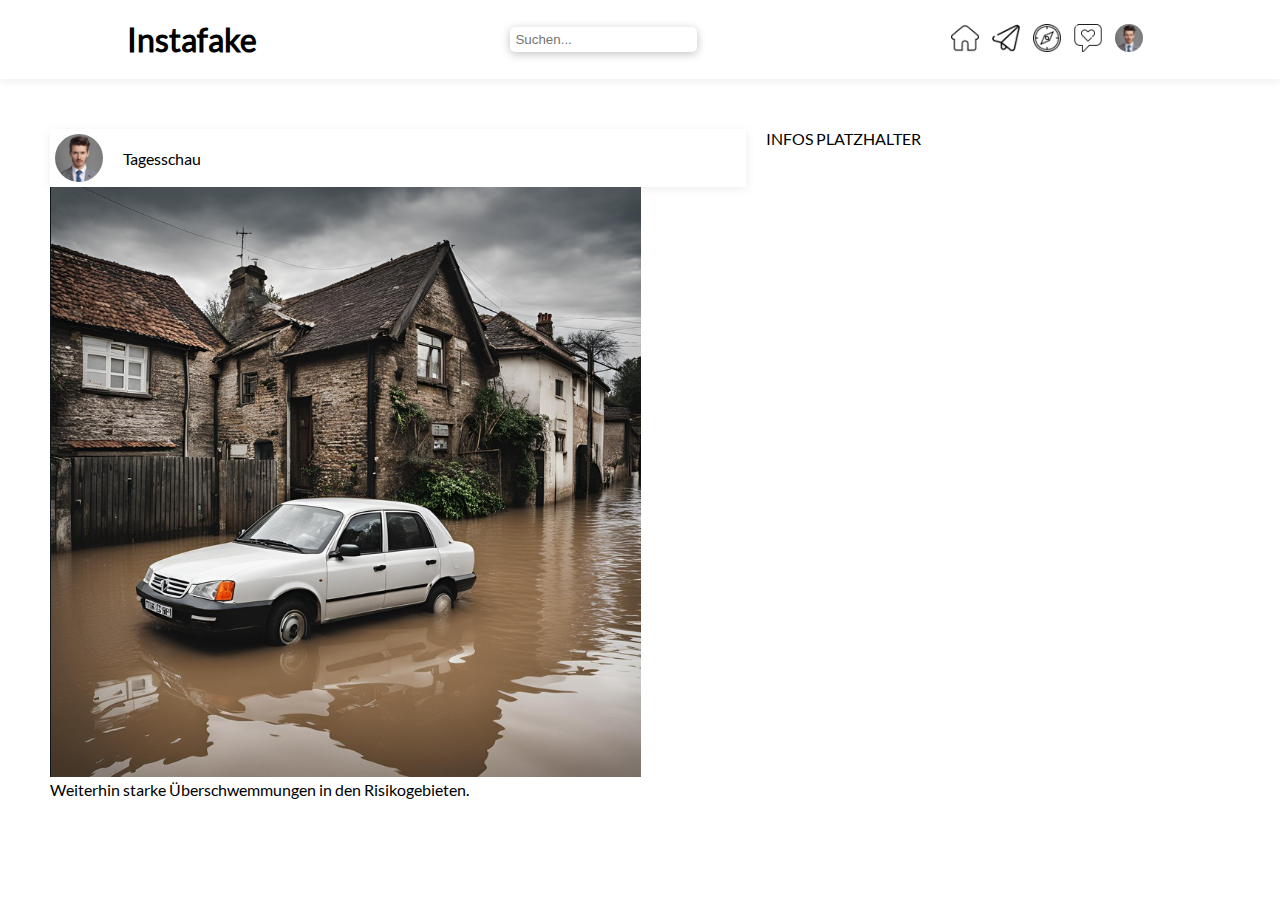
==== public/index.html @ bc393171 "postcontainer Inhalt design" ====
<!DOCTYPE html>
<html lang="de">
<head>
    <meta charset="UTF-8">
    <meta name="viewport" content="width=device-width, initial-scale=1.0">
    <title>Instafake</title>
    <script src="/src/js/w3c.js"></script>
    <script src="/src/js/data.js"></script>
    <script src="/src/js/post.js"></script>
    <link rel="stylesheet" href="/src/css/index.css">
</head>

<body onload="includeHTML(); show();">
    <div w3-include-html="/src/templates/header.html"></div>
    <section class="content">
        <div class="posts">
            <div id="postcontainer" class="postcontainer">
            </div>
        </div>
        <div class="infos">
            INFOS PLATZHALTER
        </div>
    </section>
</body>
</html>
---- src/css/index.css ----
@font-face {
    font-family: 'Lato';
    src: url(/src/fonts/Lato-Regular.ttf);
}

* {
    margin: 0;
    padding: 0;
    box-sizing: border-box;
}

body {
    font-family: 'Lato';
}

.content {
    display: flex;
    flex-direction: row;
    margin: 50px;
    width: calc(100% - 100px);
}

.posts {
    display: flex;
    flex-direction: column;
    width: 60vw;
    margin-right: 20px;
}

.postcontainer {
    display: flex;
    flex-direction: column;
    width: 100%;
}

.postcontainer img {
    max-width: 100%;
    height: auto;
}

.authorinfo {
    display: flex;
    align-items: center;
    box-shadow: 0px 2px 10px #EDEDED;
    padding: 5px
}

#authorimg {
    width: 48px;
    border-radius: 50%;
    margin-right: 20px;
}

.infos {
    display: flex;
    width: 40vw;
}
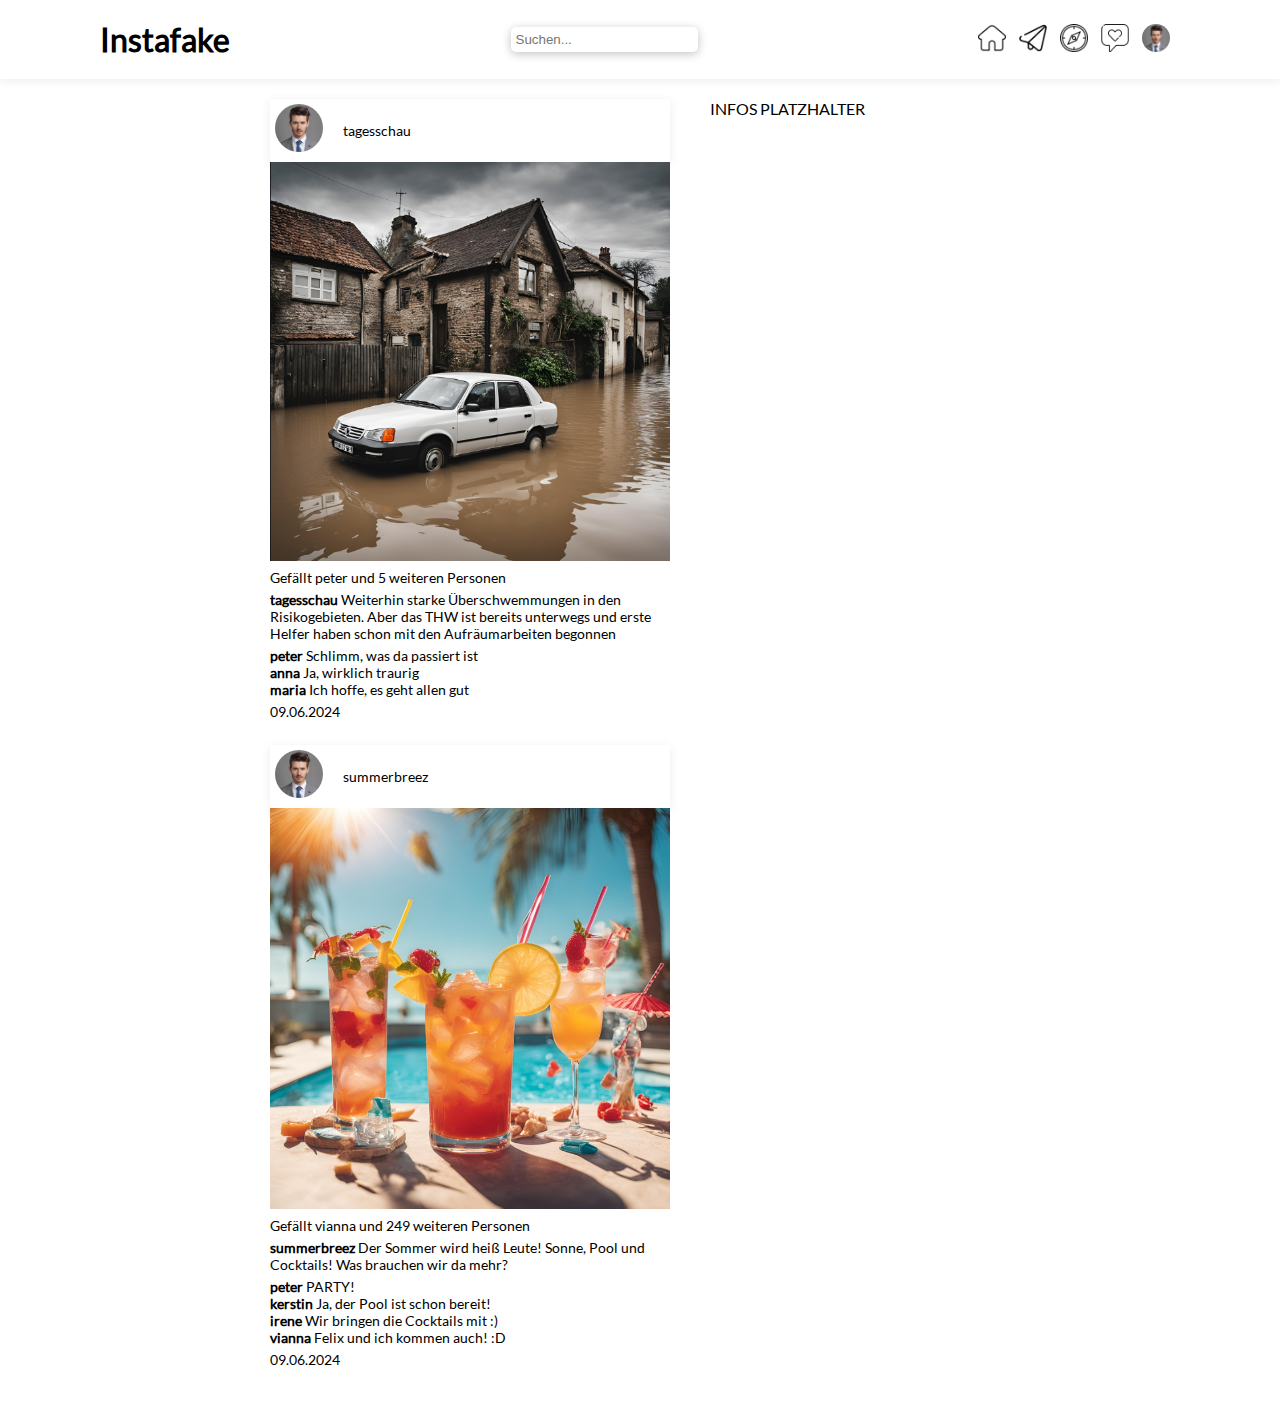
==== commit 2b4139b3: "Groesse der postcontainer angepasst" ====
--- a/public/index.html
+++ b/public/index.html
@@ -1,25 +1,24 @@
 <!DOCTYPE html>
 <html lang="de">
-<head>
-    <meta charset="UTF-8">
-    <meta name="viewport" content="width=device-width, initial-scale=1.0">
+  <head>
+    <meta charset="UTF-8" />
+    <meta name="viewport" content="width=device-width, initial-scale=1.0" />
     <title>Instafake</title>
     <script src="/src/js/w3c.js"></script>
     <script src="/src/js/data.js"></script>
     <script src="/src/js/post.js"></script>
-    <link rel="stylesheet" href="/src/css/index.css">
-</head>
+    <link rel="stylesheet" href="/src/css/index.css" />
+  </head>
 
-<body onload="includeHTML(); show();">
+  <body onload="includeHTML(); show();">
     <div w3-include-html="/src/templates/header.html"></div>
-    <section class="content">
+    <div class="main-container">
+      <section class="content">
         <div class="posts">
-            <div id="postcontainer" class="postcontainer">
-            </div>
+          <div id="postcontainer" class="postcontainer"></div>
         </div>
-        <div class="infos">
-            INFOS PLATZHALTER
-        </div>
-    </section>
-</body>
-</html>+      </section>
+      <aside class="infos">INFOS PLATZHALTER</aside>
+    </div>
+  </body>
+</html>
--- a/src/css/index.css
+++ b/src/css/index.css
@@ -1,57 +1,90 @@
 @font-face {
-    font-family: 'Lato';
-    src: url(/src/fonts/Lato-Regular.ttf);
+  font-family: "Lato";
+  src: url(/src/fonts/Lato-Regular.ttf);
 }
 
 * {
-    margin: 0;
-    padding: 0;
-    box-sizing: border-box;
+  margin: 0;
+  padding: 0;
+}
+
+html, body {
+  height: 100%;
+  font-family: "Lato";
 }
 
 body {
-    font-family: 'Lato';
+  display: flex;
+  flex-direction: column;
+  margin: 0;
+  padding: 0;
+}
+
+.main-container {
+  display: flex;
+  flex: 1;
+  padding: 20px 100px;
+  max-width: 1920px;
+  margin: 0 auto;
+  box-sizing: border-box;
 }
 
 .content {
-    display: flex;
-    flex-direction: row;
-    margin: 50px;
-    width: calc(100% - 100px);
+  flex: 1;
+  display: flex;
+  flex-direction: column;
+}
+
+.post {
+  margin-bottom: 20px;
 }
 
 .posts {
-    display: flex;
-    flex-direction: column;
-    width: 60vw;
-    margin-right: 20px;
+  display: flex;
+  flex-direction: column;
+  margin-right: 20px;
+}
+
+.post img {
+  width: 400px;
+}
+
+.post img,
+.likes,
+.authorcomment,
+.comments,
+.date {
+  margin-bottom: 5px;
 }
 
 .postcontainer {
-    display: flex;
-    flex-direction: column;
-    width: 100%;
+  display: flex;
+  align-items: center;
+  flex-direction: column;
+  width: 400px;
+  font-size: 14px;
 }
 
 .postcontainer img {
-    max-width: 100%;
-    height: auto;
+  max-width: 100%;
+  height: auto;
 }
 
 .authorinfo {
-    display: flex;
-    align-items: center;
-    box-shadow: 0px 2px 10px #EDEDED;
-    padding: 5px
+  display: flex;
+  align-items: center;
+  max-width: 100%;
+  box-shadow: 0px 2px 10px #ededed;
+  padding: 5px;
 }
 
 #authorimg {
-    width: 48px;
-    border-radius: 50%;
-    margin-right: 20px;
+  width: 48px;
+  border-radius: 50%;
+  margin-right: 20px;
 }
 
 .infos {
-    display: flex;
-    width: 40vw;
-}+  width: 300px; /* Adjust as needed */
+  margin-left: 20px;
+}
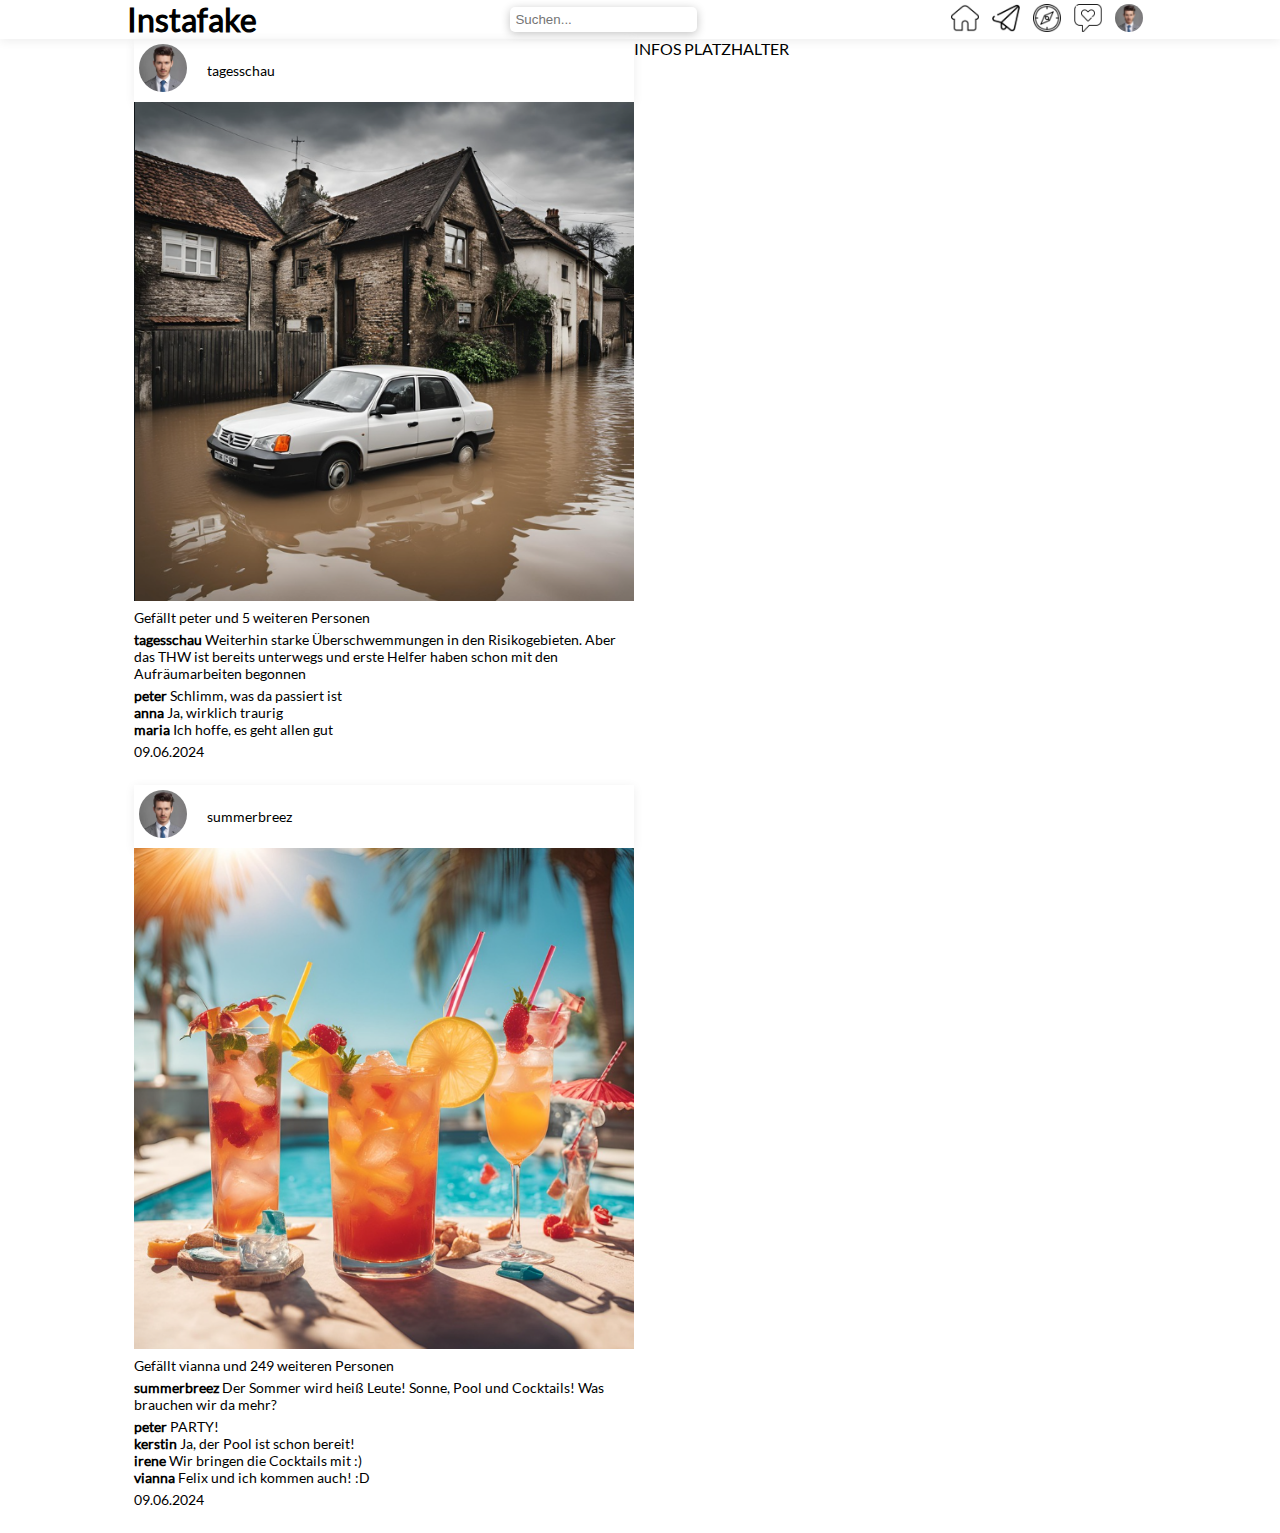
==== commit c0a19226: "Groesse der postcontainer angepasst" ====
--- a/public/index.html
+++ b/public/index.html
@@ -11,14 +11,16 @@
   </head>
 
   <body onload="includeHTML(); show();">
-    <div w3-include-html="/src/templates/header.html"></div>
     <div class="main-container">
-      <section class="content">
-        <div class="posts">
+      <div w3-include-html="/src/templates/header.html"></div>
+      <div class="content">
+        <section class="posts">
           <div id="postcontainer" class="postcontainer"></div>
-        </div>
-      </section>
-      <aside class="infos">INFOS PLATZHALTER</aside>
+        </section>
+        <aside class="infos">
+            INFOS PLATZHALTER
+        </aside>
+      </div>
     </div>
   </body>
 </html>
--- a/src/css/index.css
+++ b/src/css/index.css
@@ -22,17 +22,18 @@
 
 .main-container {
   display: flex;
-  flex: 1;
-  padding: 20px 100px;
+  flex-direction: column;
   max-width: 1920px;
-  margin: 0 auto;
+  margin: 0;
   box-sizing: border-box;
 }
 
 .content {
   flex: 1;
+  max-width: 1920px;
   display: flex;
-  flex-direction: column;
+  justify-content: center;
+  flex-direction: row;
 }
 
 .post {
@@ -41,12 +42,12 @@
 
 .posts {
   display: flex;
-  flex-direction: column;
-  margin-right: 20px;
+  justify-content: center;
+  align-items: center;
 }
 
 .post img {
-  width: 400px;
+  max-width: 500px;
 }
 
 .post img,
@@ -61,7 +62,7 @@
   display: flex;
   align-items: center;
   flex-direction: column;
-  width: 400px;
+  max-width: 500px;
   font-size: 14px;
 }
 
@@ -85,6 +86,6 @@
 }
 
 .infos {
-  width: 300px; /* Adjust as needed */
-  margin-left: 20px;
-}
+  display: flex;
+  width: 40vw;
+}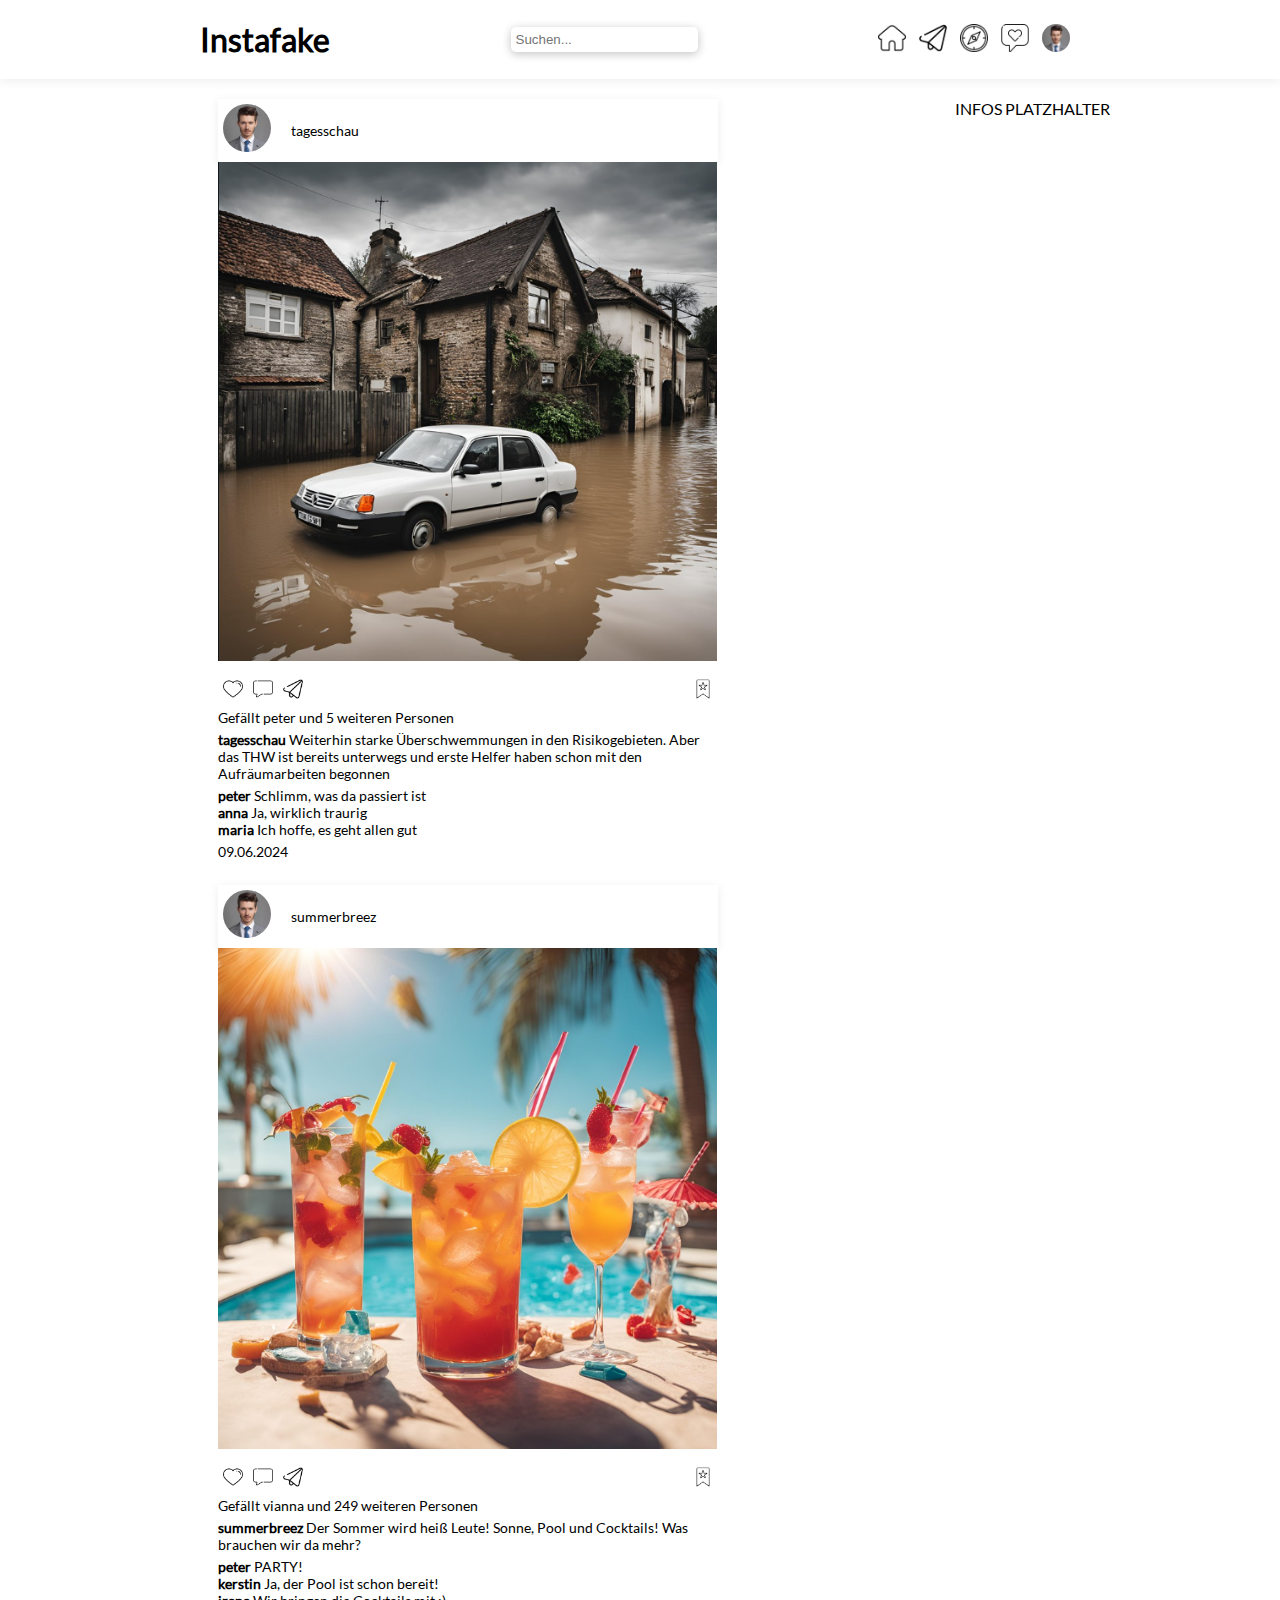
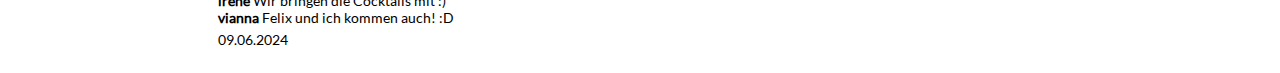
==== commit c0e5c610: "Statische Icons zwischen post-img und post-wholike eingefuegt" ====
--- a/public/index.html
+++ b/public/index.html
@@ -1,6 +1,6 @@
 <!DOCTYPE html>
 <html lang="de">
-  <head>
+<head>
     <meta charset="UTF-8" />
     <meta name="viewport" content="width=device-width, initial-scale=1.0" />
     <title>Instafake</title>
@@ -8,19 +8,22 @@
     <script src="/src/js/data.js"></script>
     <script src="/src/js/post.js"></script>
     <link rel="stylesheet" href="/src/css/index.css" />
-  </head>
+</head>
 
-  <body onload="includeHTML(); show();">
+<body onload="includeHTML(); show();">
+    <!-- Hauptcontainer für den Inhalt der Seite -->
     <div class="main-container">
-      <div w3-include-html="/src/templates/header.html"></div>
-      <div class="content">
-        <section class="posts">
-          <div id="postcontainer" class="postcontainer"></div>
-        </section>
-        <aside class="infos">
-            INFOS PLATZHALTER
-        </aside>
-      </div>
+        <!-- Header einbinden -->
+        <div class="header" w3-include-html="/src/templates/header.html"></div>
+        <!-- Hauptinhalt der Seite -->
+        <div class="content">
+            <section class="posts">
+                <div id="postcontainer" class="postcontainer"></div>
+            </section>
+            <aside class="infos">
+                INFOS PLATZHALTER
+            </aside>
+        </div>
     </div>
-  </body>
+</body>
 </html>
--- a/src/css/index.css
+++ b/src/css/index.css
@@ -24,26 +24,86 @@
   display: flex;
   flex-direction: column;
   max-width: 1920px;
-  margin: 0;
+  margin: 0 auto;
+  box-sizing: border-box;
+  width: 100%;
+}
+
+.header {
+  width: 100%;
+  box-shadow: 0px 2px 10px #ededed;
+  padding: 20px 0;
+  position: relative;
+  z-index: 10;
+}
+
+.header-inner {
+  display: flex;
+  max-width: 1920px;
+  width: 100%;
+  margin: 0 auto;
+  justify-content: space-evenly;
+  align-items: center;
+  padding: 0 20px;
   box-sizing: border-box;
 }
 
-.content {
-  flex: 1;
-  max-width: 1920px;
-  display: flex;
-  justify-content: center;
-  flex-direction: row;
+.lettering h1 {
+  margin-block-start: 0;
+  margin-block-end: 0;
 }
 
-.post {
-  margin-bottom: 20px;
+.header img {
+  width: 28px;
+  margin-right: 10px;
+}
+
+.header input {
+  border: unset;
+  border-radius: 5px;
+  box-shadow: 0px 2px 10px #c2c2c2;
+  padding: 5px;
+}
+
+#creator {
+  border-radius: 50%;
+}
+
+@media (max-width: 720px) {
+  .header-inner {
+    flex-direction: column;
+  }
+
+  .lettering h1 {
+    margin-bottom: 10px;
+  }
+
+  .header input {
+    margin-bottom: 10px;
+  }
+}
+
+.content {
+  max-width: 1920px;
+  width: 100%;
+  margin: 20px auto 0 auto;
+  padding: 0 20px;
+  display: flex;
+  justify-content: space-between;
+  flex-direction: row;
+  flex: 1 1 auto;
+  box-sizing: border-box;
 }
 
 .posts {
   display: flex;
   justify-content: center;
   align-items: center;
+  flex: 3;
+}
+
+.post {
+  margin-bottom: 20px;
 }
 
 .post img {
@@ -64,6 +124,7 @@
   flex-direction: column;
   max-width: 500px;
   font-size: 14px;
+  margin-right: 20px;
 }
 
 .postcontainer img {
@@ -87,5 +148,24 @@
 
 .infos {
   display: flex;
-  width: 40vw;
+  flex: 1;
+  padding-left: 20px;
+}
+
+.static-images-container {
+  display: flex;
+  flex-direction: row;
+  justify-content: space-between;
+  margin: 5px 0;
+}
+
+.static-images-row {
+  display: flex;
+  justify-content: flex-start;
+}
+
+.static-image {
+  width: 20px;
+  margin: 5px;
+  cursor: pointer;
 }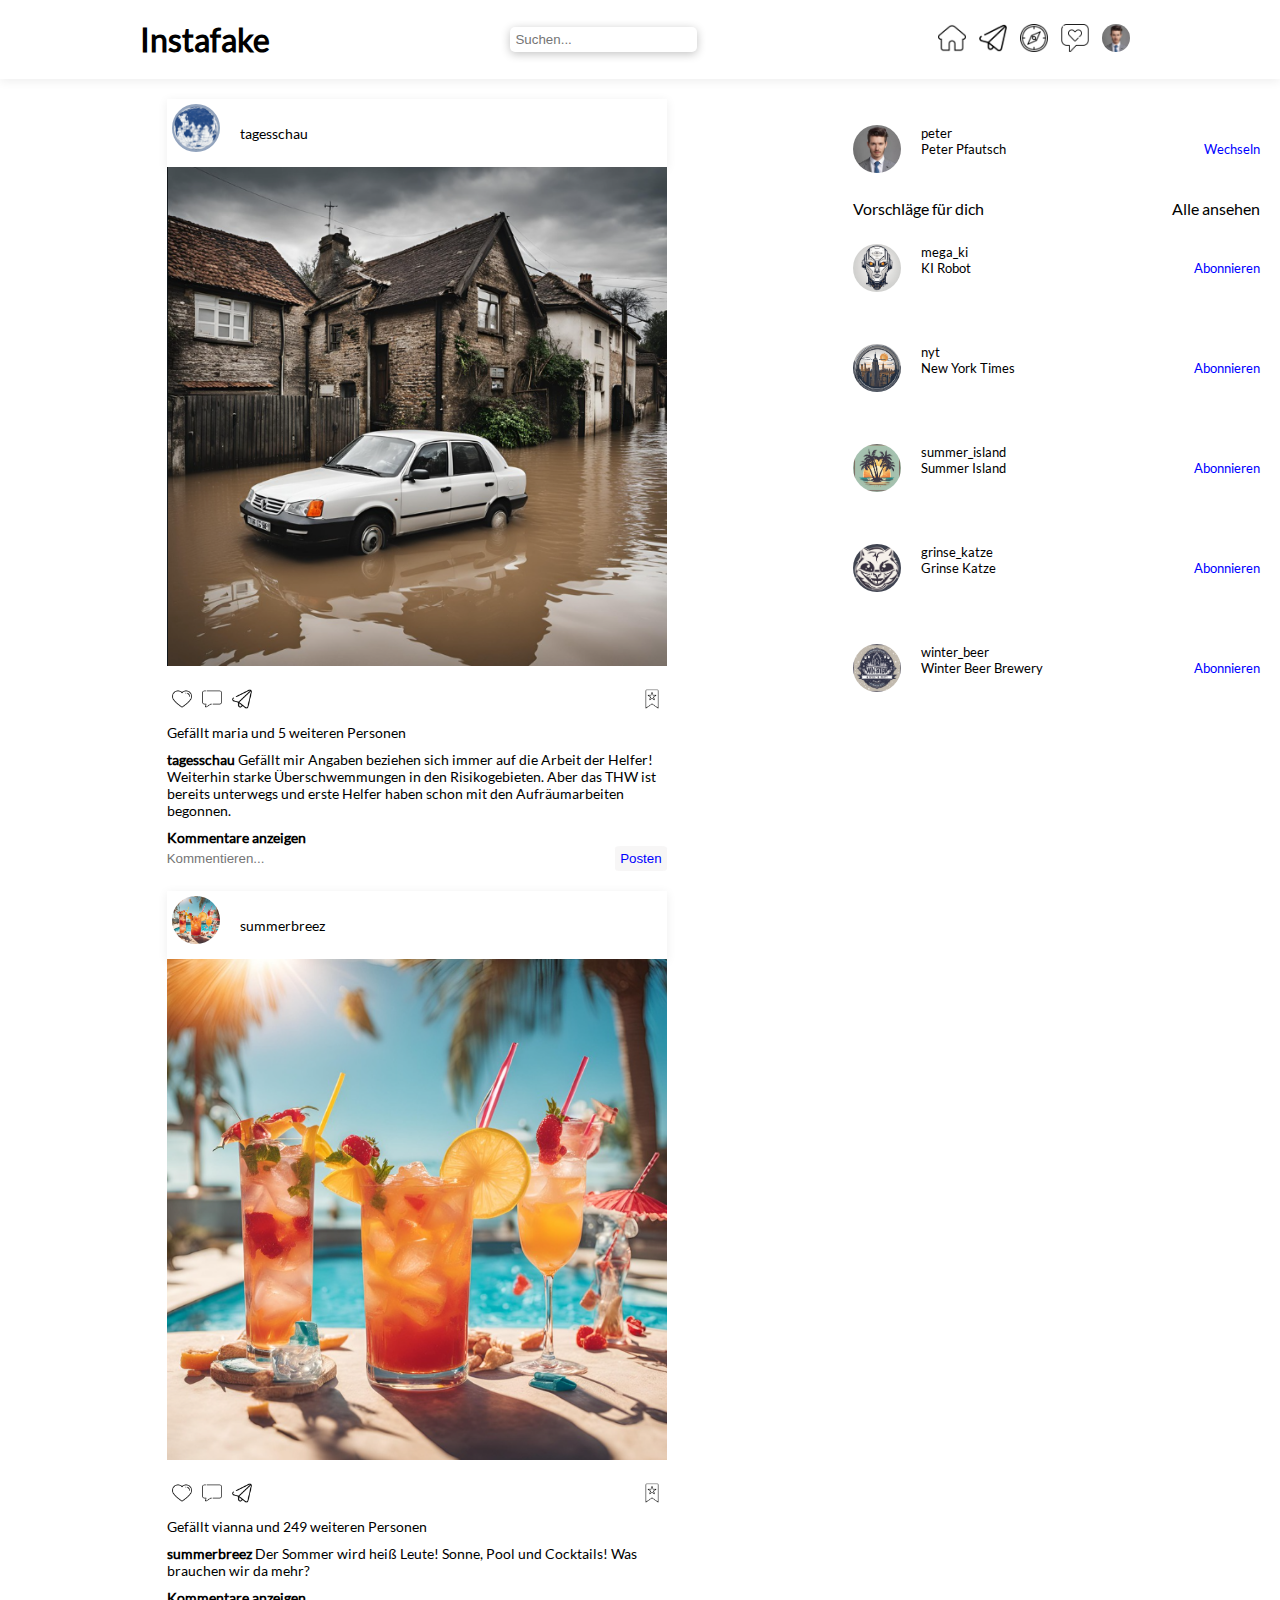
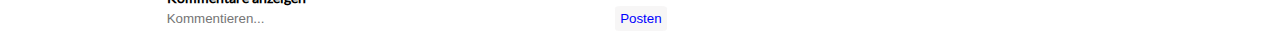
==== commit b56f07ee: "Info Bereich Benutzer hinzugefuegt" ====
--- a/public/index.html
+++ b/public/index.html
@@ -1,6 +1,6 @@
 <!DOCTYPE html>
 <html lang="de">
-<head>
+  <head>
     <meta charset="UTF-8" />
     <meta name="viewport" content="width=device-width, initial-scale=1.0" />
     <title>Instafake</title>
@@ -8,22 +8,133 @@
     <script src="/src/js/data.js"></script>
     <script src="/src/js/post.js"></script>
     <link rel="stylesheet" href="/src/css/index.css" />
-</head>
+  </head>
 
-<body onload="includeHTML(); show();">
+  <body onload="includeHTML(); show();">
     <!-- Hauptcontainer für den Inhalt der Seite -->
     <div class="main-container">
-        <!-- Header einbinden -->
-        <div class="header" w3-include-html="/src/templates/header.html"></div>
-        <!-- Hauptinhalt der Seite -->
-        <div class="content">
-            <section class="posts">
-                <div id="postcontainer" class="postcontainer"></div>
-            </section>
-            <aside class="infos">
-                INFOS PLATZHALTER
-            </aside>
-        </div>
+      <!-- Header einbinden -->
+      <div class="header" w3-include-html="/src/templates/header.html"></div>
+      <!-- Hauptinhalt der Seite -->
+      <div class="content">
+        <section class="posts">
+          <div id="postcontainer" class="postcontainer"></div>
+        </section>
+        <aside class="infos">
+          <div class="creator-info">
+            <div class="creator-info-left">
+              <img
+                class="authorimg"
+                src="/public/img/Ich.jpg"
+                alt="benutzerbild"
+              />
+              <div class="creator-name">
+                <p>peter</p>
+                <p>Peter Pfautsch</p>
+              </div>
+            </div>
+            <div class="creator-info-right">
+              <div class="change">
+                <p>Wechseln</p>
+              </div>
+            </div>
+          </div>
+          <div class="suggestion">
+            <p>Vorschläge für dich</p>
+            <p>Alle ansehen</p>
+          </div>
+          <div class="creator-info">
+            <div class="creator-info-left">
+              <img
+                class="authorimg"
+                src="/public/img/ki_roboter.png"
+                alt="benutzerbild"
+              />
+              <div class="creator-name">
+                <p>mega_ki</p>
+                <p>KI Robot</p>
+              </div>
+            </div>
+            <div class="creator-info-right">
+              <div class="change">
+                <p>Abonnieren</p>
+              </div>
+            </div>
+          </div>
+          <div class="creator-info">
+            <div class="creator-info-left">
+              <img
+                class="authorimg"
+                src="/public/img/newyorktimes.png"
+                alt="benutzerbild"
+              />
+              <div class="creator-name">
+                <p>nyt</p>
+                <p>New York Times</p>
+              </div>
+            </div>
+            <div class="creator-info-right">
+              <div class="change">
+                <p>Abonnieren</p>
+              </div>
+            </div>
+          </div>
+          <div class="creator-info">
+            <div class="creator-info-left">
+              <img
+                class="authorimg"
+                src="/public/img/summer_island.png"
+                alt="benutzerbild"
+              />
+              <div class="creator-name">
+                <p>summer_island</p>
+                <p>Summer Island</p>
+              </div>
+            </div>
+            <div class="creator-info-right">
+              <div class="change">
+                <p>Abonnieren</p>
+              </div>
+            </div>
+          </div>
+          <div class="creator-info">
+            <div class="creator-info-left">
+              <img
+                class="authorimg"
+                src="/public/img/grinse_katze.png"
+                alt="benutzerbild"
+              />
+              <div class="creator-name">
+                <p>grinse_katze</p>
+                <p>Grinse Katze</p>
+              </div>
+            </div>
+            <div class="creator-info-right">
+              <div class="change">
+                <p>Abonnieren</p>
+              </div>
+            </div>
+          </div>
+          <div class="creator-info">
+            <div class="creator-info-left">
+              <img
+                class="authorimg"
+                src="/public/img/winter_beer.png"
+                alt="benutzerbild"
+              />
+              <div class="creator-name">
+                <p>winter_beer</p>
+                <p>Winter Beer Brewery</p>
+              </div>
+            </div>
+            <div class="creator-info-right">
+              <div class="change">
+                <p>Abonnieren</p>
+              </div>
+            </div>
+          </div>
+        </aside>
+      </div>
     </div>
-</body>
+  </body>
 </html>
--- a/src/css/index.css
+++ b/src/css/index.css
@@ -18,6 +18,14 @@
   flex-direction: column;
   margin: 0;
   padding: 0;
+}
+
+.d-none {
+  display: none;
+}
+
+.show-comments {
+  cursor: pointer;
 }
 
 .main-container {
@@ -42,7 +50,7 @@
   max-width: 1920px;
   width: 100%;
   margin: 0 auto;
-  justify-content: space-evenly;
+  justify-content: space-around;
   align-items: center;
   padding: 0 20px;
   box-sizing: border-box;
@@ -56,6 +64,7 @@
 .header img {
   width: 28px;
   margin-right: 10px;
+  cursor: pointer;
 }
 
 .header input {
@@ -99,7 +108,7 @@
   display: flex;
   justify-content: center;
   align-items: center;
-  flex: 3;
+  flex: 2;
 }
 
 .post {
@@ -115,7 +124,7 @@
 .authorcomment,
 .comments,
 .date {
-  margin-bottom: 5px;
+  margin-bottom: 10px;
 }
 
 .postcontainer {
@@ -140,7 +149,7 @@
   padding: 5px;
 }
 
-#authorimg {
+.authorimg {
   width: 48px;
   border-radius: 50%;
   margin-right: 20px;
@@ -148,6 +157,7 @@
 
 .infos {
   display: flex;
+  flex-direction: column;
   flex: 1;
   padding-left: 20px;
 }
@@ -168,4 +178,52 @@
   width: 20px;
   margin: 5px;
   cursor: pointer;
+}
+
+.writepost {
+  display: flex;
+  justify-content: space-between;
+}
+
+.writepost input {
+  border: none;
+  padding: 5px 0px;
+}
+
+.writepost input:focus {
+  outline: none;
+}
+
+.writepost button {
+  border: none;
+  color:blue;
+  cursor: pointer;
+  padding: 5px 5px;
+  border-radius: 10%;
+  background-color:rgba(236, 235, 235, 0.445);
+}
+
+.creator-info {
+  height: 100px;
+  display: flex;
+  justify-content: space-between;
+  align-items: center;
+  flex-direction: row;
+  font-size: small;
+}
+
+.creator-info-left {
+  display: flex;
+  flex-direction: row;
+}
+
+.change {
+  margin-left: 150px;
+  color: blue;
+  cursor: pointer;
+}
+
+.suggestion {
+  display: flex;
+  justify-content: space-between;
 }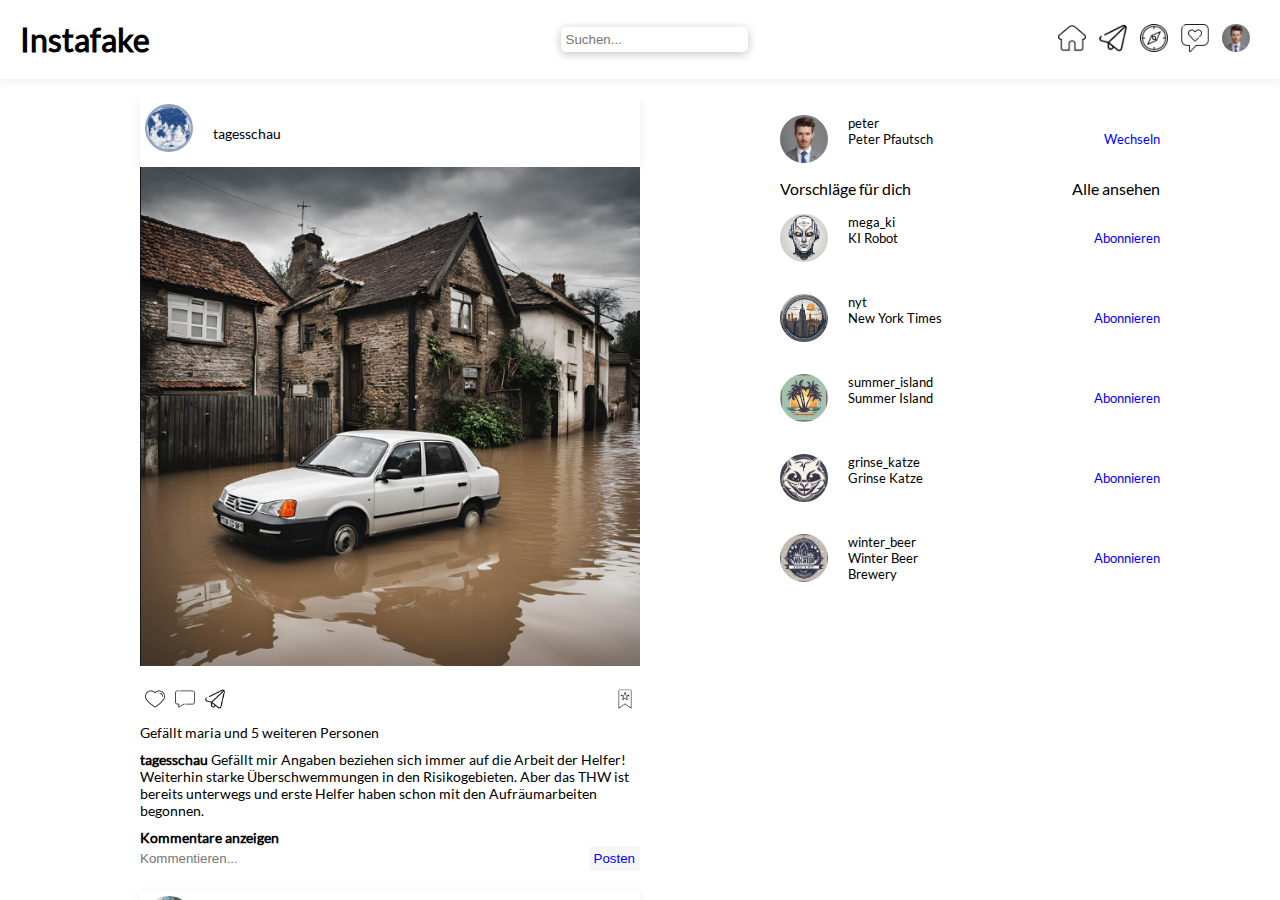
==== commit 640047dd: "Header, Content und Info Bereich sind jetzt gleich breit" ====
--- a/public/index.html
+++ b/public/index.html
@@ -11,11 +11,9 @@
   </head>
 
   <body onload="includeHTML(); show();">
-    <!-- Hauptcontainer für den Inhalt der Seite -->
+    
+    <div class="header" w3-include-html="/src/templates/header.html"></div>
     <div class="main-container">
-      <!-- Header einbinden -->
-      <div class="header" w3-include-html="/src/templates/header.html"></div>
-      <!-- Hauptinhalt der Seite -->
       <div class="content">
         <section class="posts">
           <div id="postcontainer" class="postcontainer"></div>
--- a/src/css/index.css
+++ b/src/css/index.css
@@ -11,6 +11,7 @@
 html, body {
   height: 100%;
   font-family: "Lato";
+  overflow: hidden;
 }
 
 body {
@@ -35,6 +36,7 @@
   margin: 0 auto;
   box-sizing: border-box;
   width: 100%;
+  height: 100%;
 }
 
 .header {
@@ -50,7 +52,7 @@
   max-width: 1920px;
   width: 100%;
   margin: 0 auto;
-  justify-content: space-around;
+  justify-content: space-between;
   align-items: center;
   padding: 0 20px;
   box-sizing: border-box;
@@ -72,6 +74,13 @@
   border-radius: 5px;
   box-shadow: 0px 2px 10px #c2c2c2;
   padding: 5px;
+  margin-left: 100px;
+}
+
+.lettering-search {
+  display: flex;
+  align-items: center;
+
 }
 
 #creator {
@@ -102,13 +111,21 @@
   flex-direction: row;
   flex: 1 1 auto;
   box-sizing: border-box;
+  overflow: hidden;
+  height: calc(100vh - 120px);
 }
 
 .posts {
   display: flex;
   justify-content: center;
-  align-items: center;
+  align-items: flex-start;
   flex: 2;
+  overflow-y: auto;
+  scrollbar-width: none;
+}
+
+.posts::-webkit-scrollbar {
+  display: none;
 }
 
 .post {
@@ -134,6 +151,7 @@
   max-width: 500px;
   font-size: 14px;
   margin-right: 20px;
+  
 }
 
 .postcontainer img {
@@ -159,7 +177,8 @@
   display: flex;
   flex-direction: column;
   flex: 1;
-  padding-left: 20px;
+  height: calc(100vh - 120px);
+  margin-right: 100px;
 }
 
 .static-images-container {
@@ -204,7 +223,7 @@
 }
 
 .creator-info {
-  height: 100px;
+  height: 80px;
   display: flex;
   justify-content: space-between;
   align-items: center;
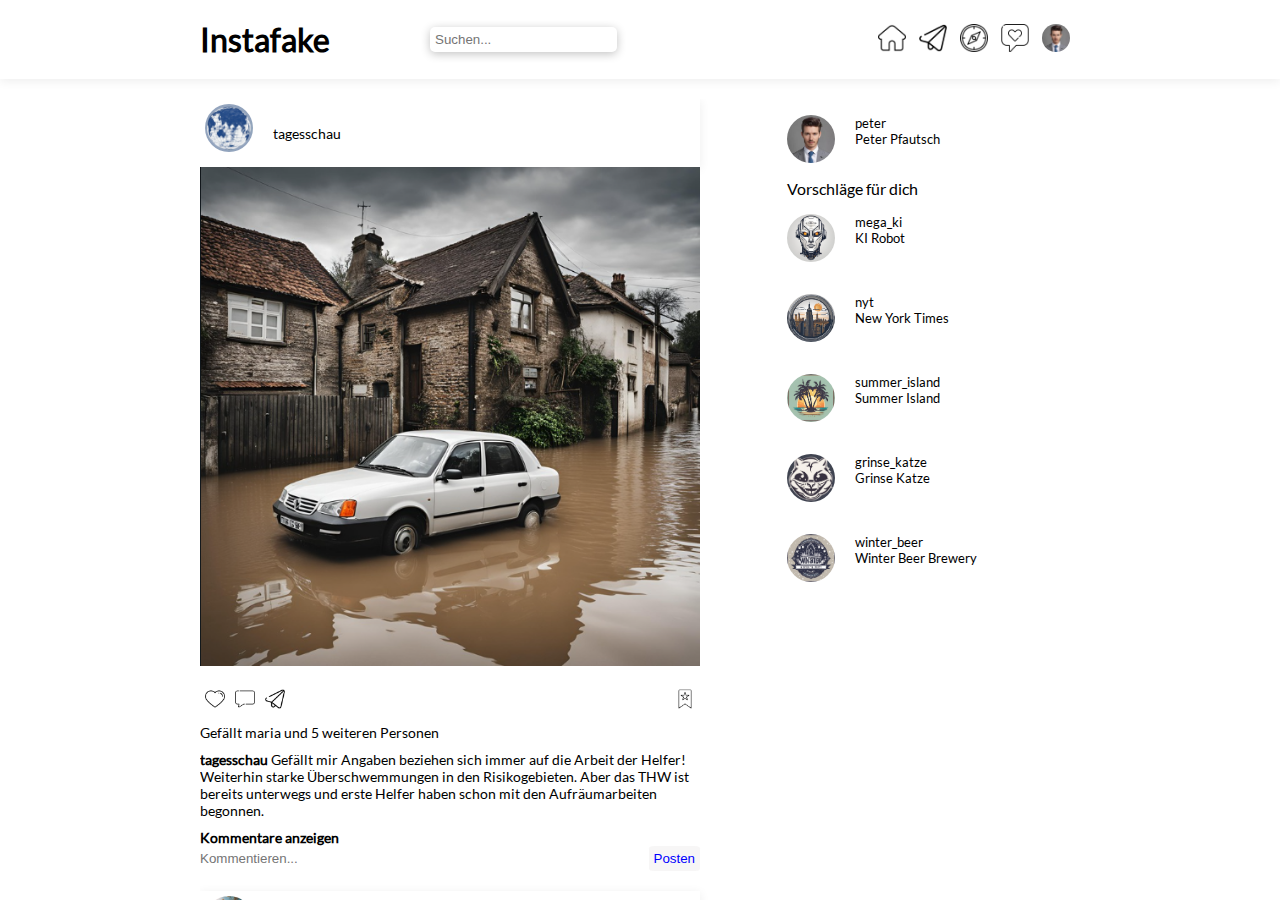
==== commit c789f4ea: "Responsive Design" ====
--- a/public/index.html
+++ b/public/index.html
@@ -11,7 +11,6 @@
   </head>
 
   <body onload="includeHTML(); show();">
-    
     <div class="header" w3-include-html="/src/templates/header.html"></div>
     <div class="main-container">
       <div class="content">
@@ -38,8 +37,12 @@
             </div>
           </div>
           <div class="suggestion">
-            <p>Vorschläge für dich</p>
-            <p>Alle ansehen</p>
+            <div class="creator-info-left">
+              <p>Vorschläge für dich</p>
+            </div>
+            <div class="creator-info-right">
+              <p>Alle ansehen</p>
+            </div>
           </div>
           <div class="creator-info">
             <div class="creator-info-left">
--- a/src/css/index.css
+++ b/src/css/index.css
@@ -54,7 +54,7 @@
   margin: 0 auto;
   justify-content: space-between;
   align-items: center;
-  padding: 0 20px;
+  padding: 0 200px;
   box-sizing: border-box;
 }
 
@@ -87,7 +87,7 @@
   border-radius: 50%;
 }
 
-@media (max-width: 720px) {
+@media (max-width: 1080px) {
   .header-inner {
     flex-direction: column;
   }
@@ -99,13 +99,32 @@
   .header input {
     margin-bottom: 10px;
   }
+
+  .lettering-search {
+    flex-direction: column;
+  }
+
+  .header input {
+    margin: 0px;
+    margin-bottom: 10px;
+  }
+
+  .infos {
+    display: none !important;
+  }
+}
+
+@media (max-width: 1300px) {
+  .creator-info-right {
+    display: none;
+  }
 }
 
 .content {
   max-width: 1920px;
   width: 100%;
   margin: 20px auto 0 auto;
-  padding: 0 20px;
+  padding: 0 200px;
   display: flex;
   justify-content: space-between;
   flex-direction: row;
@@ -117,7 +136,7 @@
 
 .posts {
   display: flex;
-  justify-content: center;
+  justify-content: flex-start;
   align-items: flex-start;
   flex: 2;
   overflow-y: auto;
@@ -178,7 +197,6 @@
   flex-direction: column;
   flex: 1;
   height: calc(100vh - 120px);
-  margin-right: 100px;
 }
 
 .static-images-container {
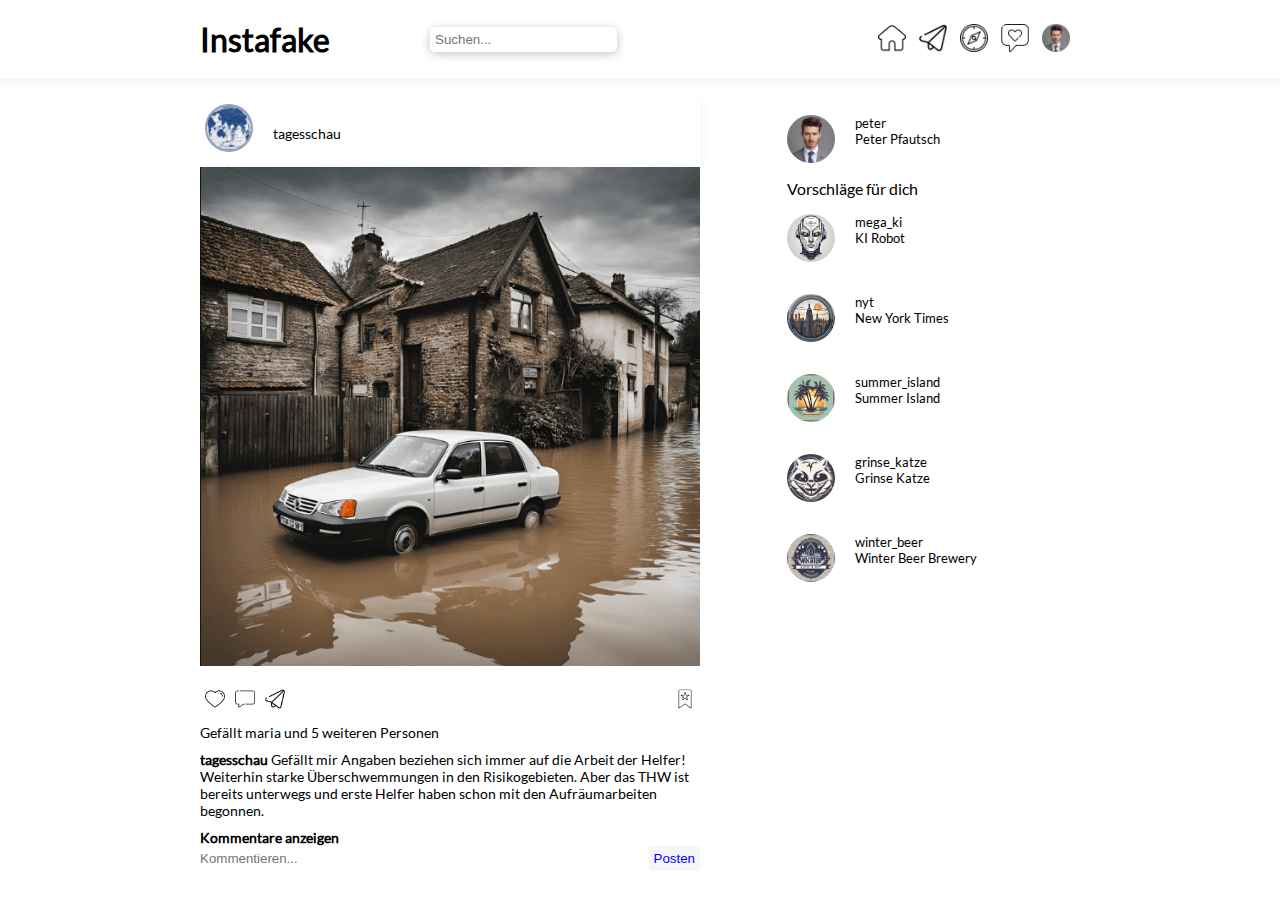
==== commit ed042dc0: "Fivicon eingebunden" ====
--- a/public/index.html
+++ b/public/index.html
@@ -7,6 +7,7 @@
     <script src="/src/js/w3c.js"></script>
     <script src="/src/js/data.js"></script>
     <script src="/src/js/post.js"></script>
+    <link rel="icon" href="img/favicon.png" type="image/png" />
     <link rel="stylesheet" href="/src/css/index.css" />
   </head>
 
--- a/src/css/index.css
+++ b/src/css/index.css
@@ -8,7 +8,8 @@
   padding: 0;
 }
 
-html, body {
+html,
+body {
   height: 100%;
   font-family: "Lato";
   overflow: hidden;
@@ -19,6 +20,10 @@
   flex-direction: column;
   margin: 0;
   padding: 0;
+}
+
+.authorimg {
+  cursor: pointer;
 }
 
 .d-none {
@@ -80,44 +85,10 @@
 .lettering-search {
   display: flex;
   align-items: center;
-
 }
 
 #creator {
   border-radius: 50%;
-}
-
-@media (max-width: 1080px) {
-  .header-inner {
-    flex-direction: column;
-  }
-
-  .lettering h1 {
-    margin-bottom: 10px;
-  }
-
-  .header input {
-    margin-bottom: 10px;
-  }
-
-  .lettering-search {
-    flex-direction: column;
-  }
-
-  .header input {
-    margin: 0px;
-    margin-bottom: 10px;
-  }
-
-  .infos {
-    display: none !important;
-  }
-}
-
-@media (max-width: 1300px) {
-  .creator-info-right {
-    display: none;
-  }
 }
 
 .content {
@@ -170,7 +141,6 @@
   max-width: 500px;
   font-size: 14px;
   margin-right: 20px;
-  
 }
 
 .postcontainer img {
@@ -220,6 +190,7 @@
 .writepost {
   display: flex;
   justify-content: space-between;
+  margin-bottom: 50px;
 }
 
 .writepost input {
@@ -233,11 +204,11 @@
 
 .writepost button {
   border: none;
-  color:blue;
+  color: blue;
   cursor: pointer;
   padding: 5px 5px;
   border-radius: 10%;
-  background-color:rgba(236, 235, 235, 0.445);
+  background-color: rgba(236, 235, 235, 0.445);
 }
 
 .creator-info {
@@ -263,4 +234,49 @@
 .suggestion {
   display: flex;
   justify-content: space-between;
-}+}
+
+@media (max-width: 1080px) {
+  .header-inner {
+    flex-direction: column;
+  }
+
+  .lettering h1 {
+    margin-bottom: 10px;
+  }
+
+  .header input {
+    margin-bottom: 10px;
+  }
+
+  .lettering-search {
+    flex-direction: column;
+  }
+
+  .header input {
+    margin: 0px;
+    margin-bottom: 10px;
+  }
+
+  .infos {
+    display: none !important;
+  }
+
+  .posts {
+    justify-content: center !important;
+  }
+
+  .content {
+    padding: 0 20px !important;
+  }
+
+  .header-inner {
+    padding: 0 20px !important;
+  }
+}
+
+@media (max-width: 1300px) {
+  .creator-info-right {
+    display: none;
+  }
+}
